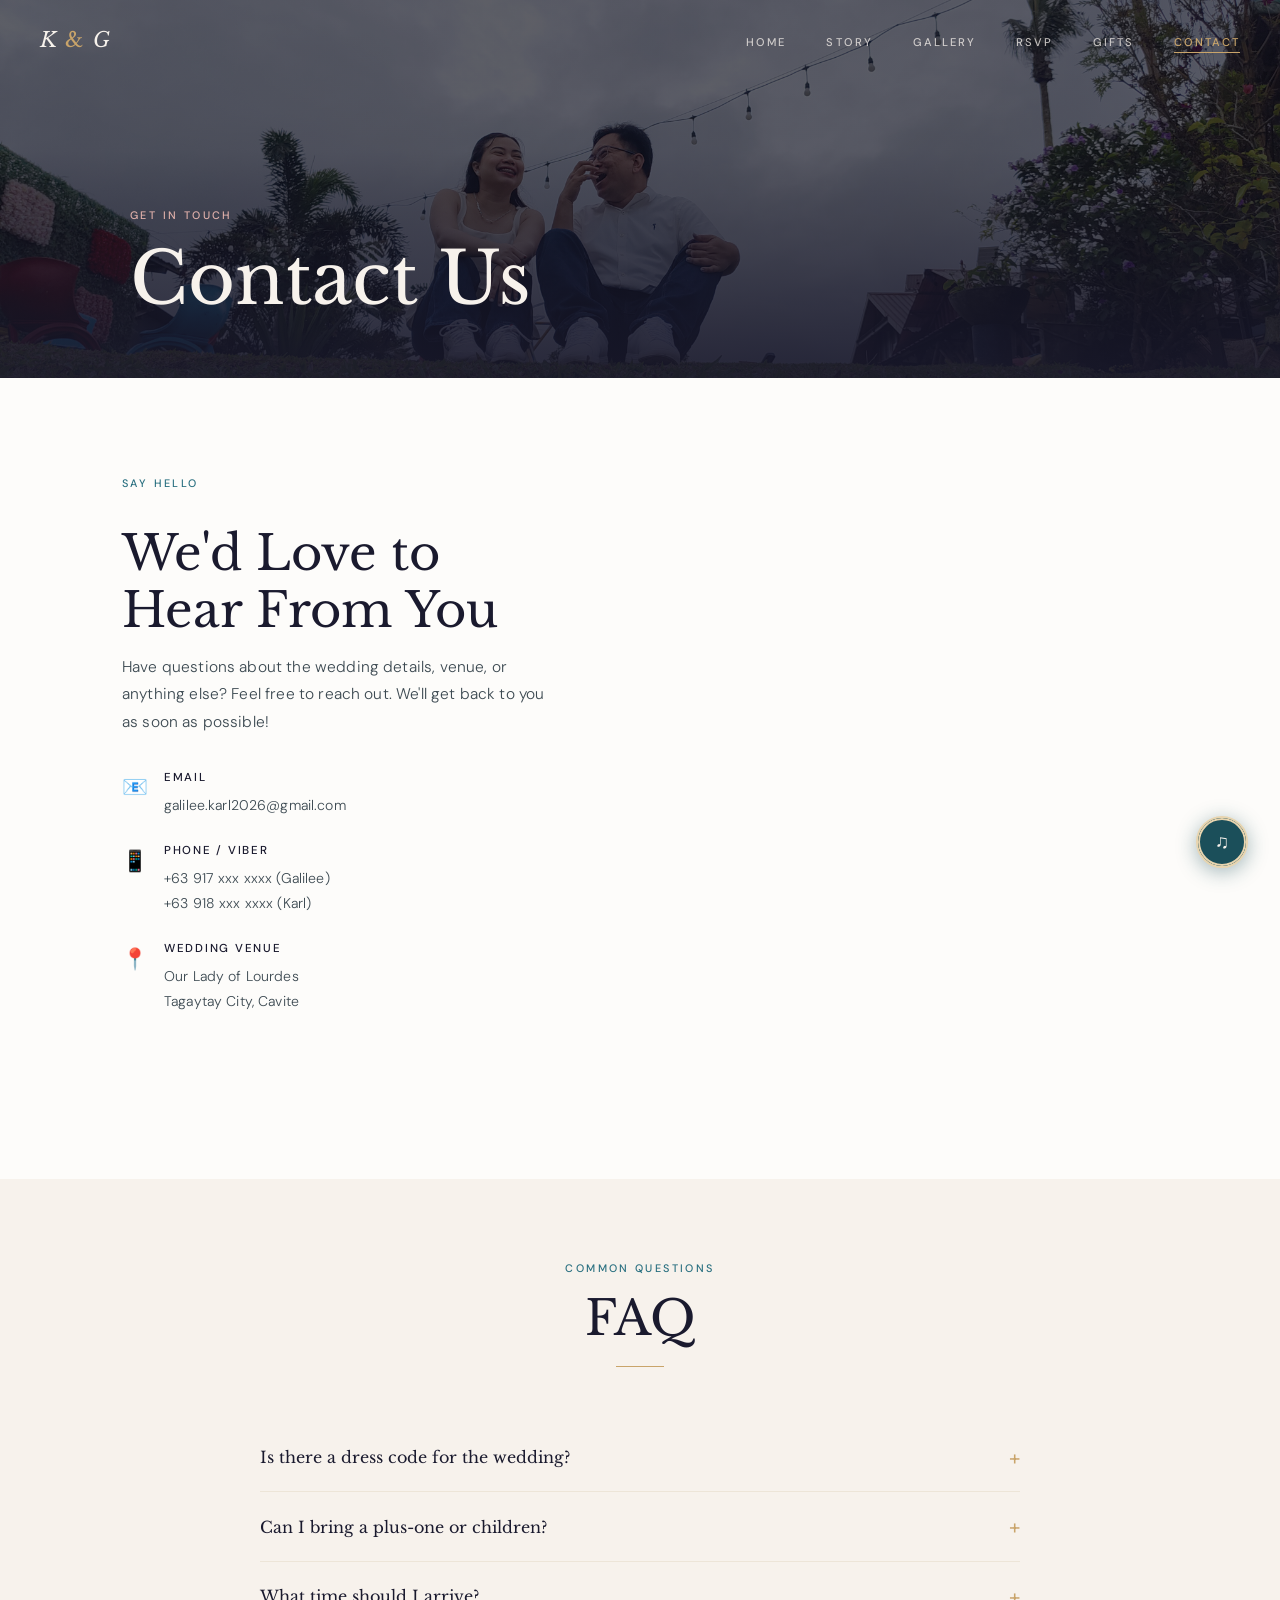
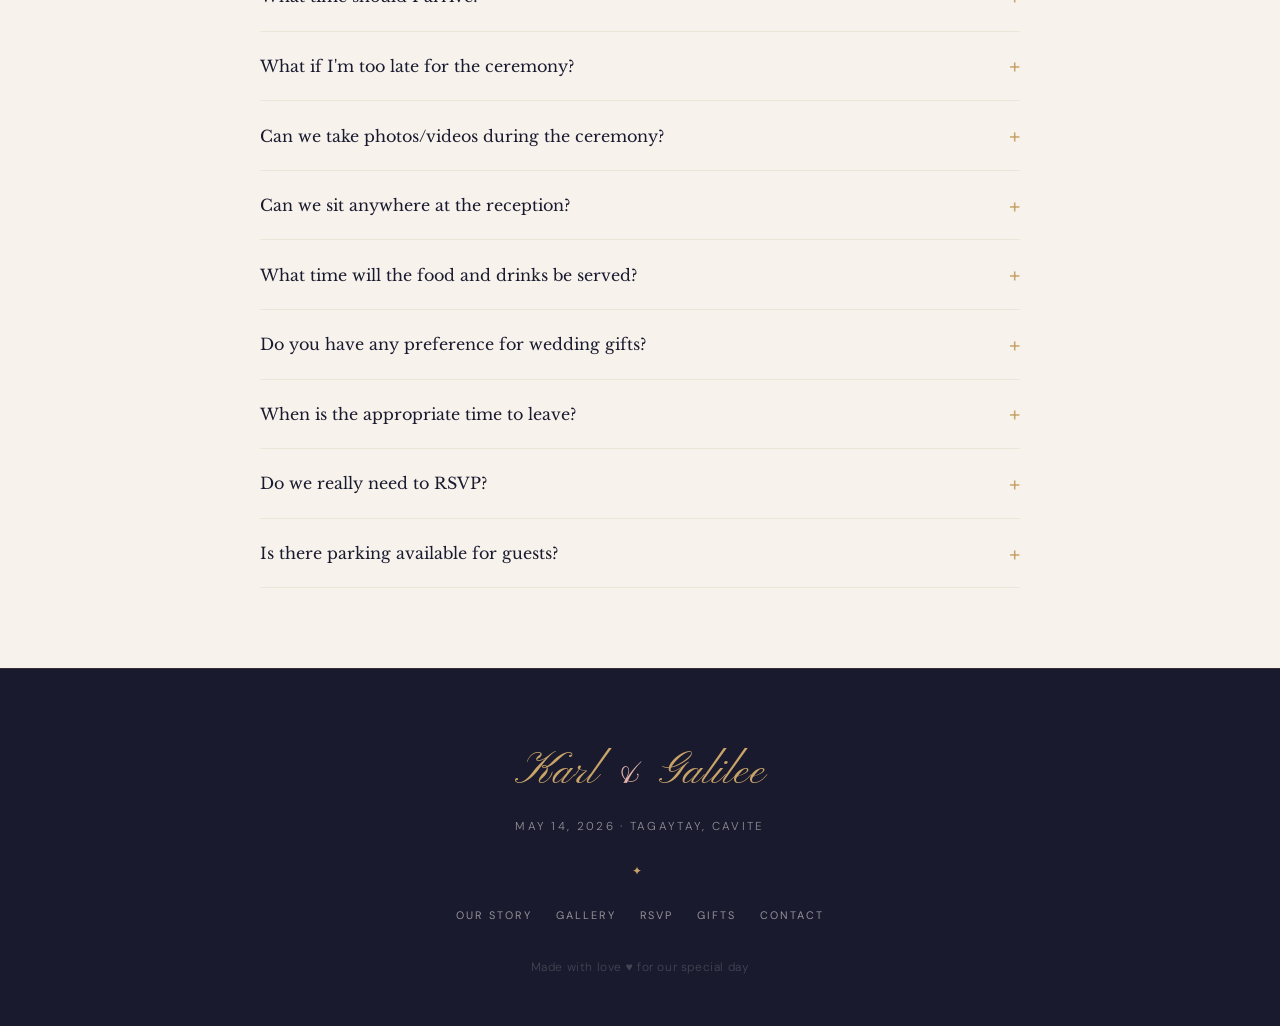
==== contact.html @ ce2fafba "v1" ====
<!DOCTYPE html>
<html lang="en">
<head>
  <meta charset="UTF-8" />
  <meta name="viewport" content="width=device-width, initial-scale=1.0" />
  <title>Contact — Galilee & Karl</title>
  <link rel="stylesheet" href="assets/css/styles.css" />
  <link rel="preconnect" href="https://fonts.googleapis.com" />
  <link rel="preconnect" href="https://fonts.gstatic.com" crossorigin />
  <link href="https://fonts.googleapis.com/css2?family=Libre+Baskerville:ital,wght@0,400;0,700;1,400&family=DM+Sans:wght@300;400;500&family=Pinyon+Script&display=swap" rel="stylesheet" />
</head>
<body>

  <audio id="bgMusic" loop preload="auto">
    <source src="assets/music/wedding-music.mp3" type="audio/mpeg" />
  </audio>
  <button class="music-btn" id="musicBtn" title="Play music" aria-label="Toggle music">
    <span class="music-icon">♫</span>
    <span class="music-ripple"></span>
  </button>

  <nav class="nav" id="navbar">
    <a href="index.html" class="nav-logo">K <span>&</span> G</a>
    <button class="nav-toggle" id="navToggle" aria-label="Menu">
      <span></span><span></span><span></span>
    </button>
    <ul class="nav-links" id="navLinks">
      <li><a href="index.html">Home</a></li>
      <li><a href="story.html">Story</a></li>
      <li><a href="gallery.html">Gallery</a></li>
      <li><a href="rsvp.html">RSVP</a></li>
      <li><a href="gifts.html">Gifts</a></li>
      <li><a href="contact.html" class="active">Contact</a></li>
    </ul>
    <div class="nav-overlay" id="navOverlay"></div>
  </nav>

  <section class="page-hero">
    <div class="page-hero-bg">
      <img src="assets/images/cover/prenup-03.jpg" alt="Galilee and Karl" class="page-hero-img" />
      <div class="page-hero-overlay"></div>
    </div>
    <div class="page-hero-content">
      <p class="eyebrow light">Get In Touch</p>
      <h1>Contact Us</h1>
    </div>
  </section>

  <section class="contact-section">
    <div class="container">
      <div class="contact-wrap">
        <div class="contact-info reveal">
          <p class="eyebrow">Say Hello</p>
          <h2>We'd Love to Hear From You</h2>
          <p>Have questions about the wedding details, venue, or anything else? Feel free to reach out. We'll get back to you as soon as possible!</p>

          <div class="contact-details">
            <div class="contact-item">
              <span class="contact-icon">📧</span>
              <div>
                <strong>Email</strong>
                <p>galilee.karl2026@gmail.com</p>
              </div>
            </div>
            <div class="contact-item">
              <span class="contact-icon">📱</span>
              <div>
                <strong>Phone / Viber</strong>
                <p>+63 917 xxx xxxx (Galilee)</p>
                <p>+63 918 xxx xxxx (Karl)</p>
              </div>
            </div>
            <div class="contact-item">
              <span class="contact-icon">📍</span>
              <div>
                <strong>Wedding Venue</strong>
                <p>Our Lady of Lourdes</p>
                <p>Tagaytay City, Cavite</p>
              </div>
            </div>
          </div>
        </div>

        <div class="contact-form-wrap reveal delay-2">
          <div class="gform-embed-contact">
              <iframe
                src="https://docs.google.com/forms/d/e/1FAIpQLSf8R860psRNmorTeduaGHXmNwpkaHfu4kPRqu5ymu7h17w2zQ/viewform?embedded=true"
                frameborder="0"
                marginheight="0"
                marginwidth="0"
                title="Contact Form">
                Loading…
              </iframe>
            </div>
          </div>
        </div>
      </div>
    </div>
  </section>

  <!-- FAQ -->
  <section class="faq-section">
    <div class="container">
      <div class="section-header reveal">
        <p class="eyebrow">Common Questions</p>
        <h2>FAQ</h2>
        <div class="header-line"></div>
      </div>

      <div class="faq-list">
        <div class="faq-item reveal">
          <button class="faq-question">Is there a dress code for the wedding? <span class="faq-arrow">+</span></button>
          <div class="faq-answer">
            <p>Yes! We kindly request Black Tie attire. Gowns and tuxedos are preferred. We ask guests to choose soft, romantic colors — blush, ivory, sage, dusty blue, gold, or midnight black. Please note that white and off-white are reserved for the bride.</p>
        </div>
      </div>

      <div class="faq-item reveal delay-1">
        <button class="faq-question">Can I bring a plus-one or children? <span class="faq-arrow">+</span></button>
        <div class="faq-answer">
          <p>Unfortunately, no. We hope you understand that we can no longer accommodate those who are not on our guest list due to limited seats. We love your adorable babies/children but it’s for ADULT event only. Kids attending are those part of entourage only. Please respect our wishes as we're trying to keep our wedding an intimate celebration.</p>
        </div>
      </div>

      <div class="faq-item reveal delay-2">
        <button class="faq-question">What time should I arrive? <span class="faq-arrow">+</span></button>
        <div class="faq-answer">
          <p>The ceremony will begin at 1:00 in the afternoon. Please arrive at least 15–30 minutes before the ceremony to park and find your seat.</p>
        </div>
      </div>

      <div class="faq-item reveal delay-3">
        <button class="faq-question">What if I'm too late for the ceremony? <span class="faq-arrow">+</span></button>
        <div class="faq-answer">
          <p>If you are late to the ceremony please DO NOT INTERRUPT, either watch from the distance, wait in your car, or go to the directed reception area. We ask that you do not take a seat as to avoid interrupting the ceremony.</p>
        </div>
      </div>

      <div class="faq-item reveal delay-4">
        <button class="faq-question">Can we take photos/videos during the ceremony? <span class="faq-arrow">+</span></button>
        <div class="faq-answer">
          <p>Our ceremony is unplugged and we aim to keep it solemn. All guests are requested to REFRAIN from taking picture/videos during the wedding ceremony.<br><br>After we are announced as Husband and Wife, you are free to take shots. Most importantly, do not block the view of our hired professional photo and video team. We will be sure to share our ceremony photos as soon as we receive them.</p>
        </div>
      </div>

      <div class="faq-item reveal delay-5">
        <button class="faq-question">Can we sit anywhere at the reception? <span class="faq-arrow">+</span></button>
        <div class="faq-answer">
          <p>No. It took us a lot of effort and discussion to finalize the seating arrangement which is planned for everyone's convenience and network preference. Don’t worry—you’ll be seated with your group of friends and family.</p>
        </div>
      </div>

      <div class="faq-item reveal delay-6">
        <button class="faq-question">What time will the food and drinks be served? <span class="faq-arrow">+</span></button>
        <div class="faq-answer">
          <p>Appetizers and refreshments will start after the ceremony. You can use this time to register and mingle with other guests. Dinner will be served immediately after the couple's first dance, along with activities for everyone to enjoy.</p>
        </div>
      </div>

      <div class="faq-item reveal">
        <button class="faq-question">Do you have any preference for wedding gifts? <span class="faq-arrow">+</span></button>
        <div class="faq-answer">
          <p>As love is what this day is all about, your presence is something we couldn't celebrate without. We are truly grateful for your time and effort just to be with us. However, if you wish to give us something, monetary blessings as we build our forever home would be very much appreciated.</p>
        </div>
      </div>

      <div class="faq-item reveal delay-1">
        <button class="faq-question">When is the appropriate time to leave? <span class="faq-arrow">+</span></button>
        <div class="faq-answer">
          <p>We devoted a lot of time and effort to plan our wedding for everyone to enjoy. We would love for you to stay and enjoy the full program. Please don’t eat and run.</p>
        </div>
      </div>

      <div class="faq-item reveal delay-2">
        <button class="faq-question">Do we really need to RSVP? <span class="faq-arrow">+</span></button>
        <div class="faq-answer">
          <p>Yes. This helps us finalize the headcount for catering and seating arrangements. Please confirm through our RSVP page.<br><br>If your plans change, let us know as soon as possible so we can adjust accordingly.</p>
        </div>
      </div>

      <div class="faq-item reveal delay-3">
        <button class="faq-question">Is there parking available for guests? <span class="faq-arrow">+</span></button>
        <div class="faq-answer">
          <p>There is enough parking space allotted for guests. Reservation is no longer required.</p>
        </div>
      </div>
      </div>
    </div>
  </section>

  <footer class="footer">
    <div class="footer-inner">
      <p class="footer-names">Karl <span>&amp;</span> Galilee</p>
      <p class="footer-date">May 14, 2026 · Tagaytay, Cavite</p>
      <div class="footer-divider">✦</div>
      <div class="footer-links">
        <a href="story.html">Our Story</a>
        <a href="gallery.html">Gallery</a>
        <a href="rsvp.html">RSVP</a>
        <a href="gifts.html">Gifts</a>
        <a href="contact.html">Contact</a>
      </div>
      <p class="footer-copy">Made with love &hearts; for our special day</p>
    </div>
  </footer>

  <script src="assets/js/script.js"></script>
</body>
</html>
---- assets/css/styles.css ----
/* ============================================================
   JANA & MARCO WEDDING — REDESIGNED STYLES
   Aesthetic: Dark Romance / Jewel Tones / Editorial
   Palette: Deep Teal, Dusty Rose, Gold, Charcoal, Ivory
   ============================================================ */

@import url('https://fonts.googleapis.com/css2?family=Libre+Baskerville:ital,wght@0,400;0,700;1,400&family=DM+Sans:wght@300;400;500&family=Pinyon+Script&display=swap');

/* ============================================================
   CSS VARIABLES
   ============================================================ */
:root {
  /* Core palette */
  --ink:        #1A1A2E;      /* deep navy/charcoal */
  --teal:       #1B4F5A;      /* deep teal */
  --teal-mid:   #2A7080;
  --teal-light: #4EA8BA;
  --rose:       #C4847A;      /* dusty rose */
  --rose-light: #E0B0AA;
  --gold:       #C9A46A;
  --gold-light: #E8D5B0;
  --ivory:      #F7F2EC;
  --ivory-dark: #EDE5D8;
  --white:      #FDFCFA;

  /* Text */
  --text-on-dark: rgba(247, 242, 236, 0.9);
  --text-on-dark-muted: rgba(247, 242, 236, 0.55);
  --text-dark: #1A1A2E;
  --text-mid:  #3D4A52;
  --text-muted:#6B7A82;

  /* Shadows */
  --shadow-sm:  0 2px 12px rgba(26,26,46,0.08);
  --shadow-md:  0 6px 30px rgba(26,26,46,0.13);
  --shadow-lg:  0 16px 60px rgba(26,26,46,0.2);

  /* Transitions */
  --ease: cubic-bezier(0.25, 0.8, 0.25, 1);
  --trans: all 0.4s var(--ease);
}

/* ============================================================
   RESET & BASE
   ============================================================ */
*, *::before, *::after { margin:0; padding:0; box-sizing:border-box; }

html { scroll-behavior:smooth; font-size:16px; overflow-x:hidden; }

body {
  font-family: 'DM Sans', sans-serif;
  background: var(--white);
  color: var(--text-dark);
  line-height: 1.75;
  overflow-x: hidden;
}

img { max-width:100%; display:block; height:auto; }
a { text-decoration:none; color:inherit; }
ul { list-style:none; }

/* ============================================================
   TYPOGRAPHY
   ============================================================ */
h1, h2, h3, h4 {
  font-family: 'Libre Baskerville', serif;
  font-weight: 400;
  line-height: 1.18;
  color: var(--text-dark);
}
h1 { font-size: clamp(2.6rem, 7vw, 5.5rem); }
h2 { font-size: clamp(1.9rem, 4vw, 3rem); }
h3 { font-size: clamp(1.3rem, 2.5vw, 1.8rem); }

p {
  font-size: 0.97rem;
  color: var(--text-mid);
  font-weight: 300;
  letter-spacing: 0.01em;
}

.eyebrow {
  font-family: 'DM Sans', sans-serif;
  font-size: 0.68rem;
  font-weight: 500;
  letter-spacing: 0.22em;
  text-transform: uppercase;
  color: var(--teal-mid);
  display: block;
  margin-bottom: 0.75rem;
}
.eyebrow.light { color: var(--rose-light); }

.script-text {
  font-family: 'Pinyon Script', cursive;
  font-size: clamp(1.8rem, 4vw, 3rem);
  color: var(--gold);
  display: block;
}

/* ============================================================
   LAYOUT HELPERS
   ============================================================ */
.container {
  max-width: 1100px;
  margin: 0 auto;
  padding: 0 2rem;
}


.section-header {
  text-align: center;
  margin-bottom: 3.5rem;
}

.header-line {
  width: 48px;
  height: 1px;
  background: var(--gold);
  margin: 1.2rem auto 0;
}

.section-subtitle {
  max-width: 560px;
  margin: 1.2rem auto 0;
  text-align: center;
  font-size: 0.95rem;
}

.center-btn { text-align: center; margin-top: 2.5rem; }

/* ============================================================
   BUTTONS
   ============================================================ */
.btn-primary {
  display: inline-block;
  padding: 0.9rem 2.4rem;
  background: var(--teal);
  color: var(--ivory);
  font-family: 'DM Sans', sans-serif;
  font-size: 0.78rem;
  font-weight: 500;
  letter-spacing: 0.15em;
  text-transform: uppercase;
  border: none;
  cursor: pointer;
  transition: var(--trans);
  position: relative;
  overflow: hidden;
}
.btn-primary::after {
  content: '';
  position: absolute;
  inset: 0;
  background: var(--teal-mid);
  transform: scaleX(0);
  transform-origin: left;
  transition: transform 0.35s var(--ease);
  z-index: 0;
}
.btn-primary:hover::after { transform: scaleX(1); }
.btn-primary span, .btn-primary { position: relative; z-index: 1; }
.btn-primary:hover { color: var(--ivory); box-shadow: var(--shadow-md); }
.btn-primary.full-width { width: 100%; text-align: center; display: block; }

.btn-outline {
  display: inline-block;
  padding: 0.8rem 2rem;
  border: 1px solid var(--teal);
  color: var(--teal);
  font-family: 'DM Sans', sans-serif;
  font-size: 0.78rem;
  font-weight: 500;
  letter-spacing: 0.15em;
  text-transform: uppercase;
  transition: var(--trans);
}
.btn-outline:hover {
  background: var(--teal);
  color: var(--ivory);
}

/* ============================================================
   ANIMATIONS
   ============================================================ */
@keyframes fadeInUp {
  from { opacity: 0; transform: translateY(32px); }
  to   { opacity: 1; transform: translateY(0); }
}

@keyframes fadeIn {
  from { opacity: 0; }
  to   { opacity: 1; }
}

@keyframes floatPetal {
  0%   { transform: translateY(-10px) rotate(0deg) scale(1); opacity:0; }
  10%  { opacity: 0.7; }
  90%  { opacity: 0.5; }
  100% { transform: translateY(110vh) rotate(540deg) scale(0.5); opacity:0; }
}

@keyframes pulse {
  0%, 100% { transform: scale(1); }
  50%       { transform: scale(1.08); }
}

@keyframes shimmer {
  0%   { background-position: -200% center; }
  100% { background-position: 200% center; }
}

/* Scroll reveal */
.reveal {
  opacity: 0;
  transform: translateY(30px);
  transition: opacity 0.7s var(--ease), transform 0.7s var(--ease);
}
.reveal.visible {
  opacity: 1;
  transform: translateY(0);
}
.reveal-up {
  opacity: 0;
  transform: translateY(24px);
}
.delay-1 { transition-delay: 0.12s; }
.delay-2 { transition-delay: 0.24s; }
.delay-3 { transition-delay: 0.36s; }
.delay-4 { transition-delay: 0.48s; }
.delay-5 { transition-delay: 0.6s; }
.delay-6 { transition-delay: 0.72s; }

/* Hero animations */
.hero-content .reveal-up { animation: fadeInUp 0.9s var(--ease) forwards; opacity: 0; }
.hero-content .delay-1 { animation-delay: 0.4s; }
.hero-content .delay-2 { animation-delay: 0.65s; }
.hero-content .delay-3 { animation-delay: 0.85s; }
.hero-content .delay-4 { animation-delay: 1.0s; }
.hero-content .delay-5 { animation-delay: 1.2s; }
.hero-content .delay-6 { animation-delay: 1.4s; }

/* ============================================================
   NAVIGATION
   ============================================================ */
.nav {
  position: fixed;
  top: 0; left: 0; right: 0;
  z-index: 1000;
  padding: 1.4rem 2.5rem;
  display: flex;
  align-items: center;
  justify-content: space-between;
  transition: var(--trans);
}

.nav.scrolled {
  background: rgba(26, 26, 46, 0.96);
  backdrop-filter: blur(16px);
  padding: 0.9rem 2.5rem;
  box-shadow: 0 2px 30px rgba(0,0,0,0.25);
}



.nav-logo {
  font-family: 'Libre Baskerville', serif;
  font-size: 1.3rem;
  font-style: italic;
  color: var(--ivory);
  letter-spacing: 0.08em;
  z-index: 1001;
}
.nav-logo span { color: var(--gold); font-style: normal; }

.nav-links {
  display: flex;
  gap: 2.5rem;
  align-items: center;
}

.nav-links a {
  font-size: 0.7rem;
  font-weight: 500;
  letter-spacing: 0.18em;
  text-transform: uppercase;
  color: rgba(247, 242, 236, 0.75);
  transition: var(--trans);
  position: relative;
}
.nav-links a::after {
  content: '';
  position: absolute;
  bottom: -4px; left: 0; right: 0;
  height: 1px;
  background: var(--gold);
  transform: scaleX(0);
  transition: transform 0.3s ease;
}
.nav-links a:hover,
.nav-links a.active {
  color: var(--gold);
}
.nav-links a:hover::after,
.nav-links a.active::after { transform: scaleX(1); }

.nav-toggle {
  display: none;
  flex-direction: column;
  gap: 5px;
  cursor: pointer;
  padding: 6px;
  z-index: 1001;
}
.nav-toggle span {
  display: block;
  width: 24px;
  height: 1.5px;
  background: var(--ivory);
  transition: var(--trans);
}
.nav-toggle.open span:nth-child(1) { transform: rotate(45deg) translate(4.5px, 4.5px); }
.nav-toggle.open span:nth-child(2) { opacity: 0; }
.nav-toggle.open span:nth-child(3) { transform: rotate(-45deg) translate(4.5px, -4.5px); }

.nav-overlay {
  display: none;
  position: fixed;
  inset: 0;
  background: rgba(26,26,46,0.6);
  z-index: 999;
  backdrop-filter: blur(3px);
}
.nav-overlay.show { display: block; }

body.nav-open::after {
  content: '';
  position: fixed;
  inset: 0;
  background: rgba(0,0,0,0.35);
  z-index: 999;
}

@media (max-width: 768px) {
  .nav-toggle { display: flex; }

  .nav-links {
    position: fixed;
    top: 0; right: 0; bottom: 0;
    height: 100dvh;
    width: min(300px, 82vw);
    background: var(--ink);
    flex-direction: column;
    justify-content: center;
    gap: 2.5rem;
    padding: 3rem;
    transform: translateX(100%);
    transition: transform 0.4s var(--ease);
    z-index: 1000;
    border-left: 1px solid rgba(201,164,106,0.2);
  }
  .nav-links.open { transform: translateX(0); }
  .nav-links a { font-size: 0.85rem; color: rgba(247,242,236,0.8); }
}

/* ============================================================
   HERO
   ============================================================ */
.hero {
  position: relative;
  min-height: 100vh;
  display: flex;
  align-items: center;
  justify-content: center;
  overflow: hidden;
  background: var(--ink);
}

.hero-photo-wrap {
  position: absolute;
  inset: 0;
  z-index: 0;
}
.hero-photo {
  width: 100%;
  height: 100%;
  object-fit: cover;
  object-position: center top;
  filter: saturate(0.85) brightness(0.65);
}
.hero-overlay {
  position: absolute;
  inset: 0;
  background: linear-gradient(
    to bottom,
    rgba(26,26,46,0.5) 0%,
    rgba(26,26,46,0.3) 40%,
    rgba(26,26,46,0.7) 100%
  );
}

.petals-canvas {
  position: absolute;
  inset: 0;
  z-index: 1;
  pointer-events: none;
}

.hero-content {
  position: relative;
  z-index: 2;
  text-align: center;
  padding: 6rem 2rem 4rem;
  color: var(--text-on-dark);
  width: 100%;
  max-width: 900px;
}

.hero-eyebrow {
  font-family: 'DM Sans', sans-serif;
  font-size: 0.72rem;
  font-weight: 500;
  letter-spacing: 0.28em;
  text-transform: uppercase;
  color: var(--gold-light);
  margin-bottom: 1.2rem;
}

.hero-names {
  font-family: 'Libre Baskerville', serif;
  font-size: clamp(3rem, 9vw, 7rem);
  font-weight: 400;
  color: var(--ivory);
  line-height: 0.95;
  display: flex;
  align-items: center;
  justify-content: center;
  gap: 0.5em;
  flex-wrap: wrap;
}
.hero-amp {
  font-family: 'Pinyon Script', cursive;
  font-size: clamp(4rem, 12vw, 9rem);
  color: var(--gold);
  line-height: 1;
  display: inline-block;
  animation: pulse 4s ease-in-out infinite;
}

.hero-divider {
  display: flex;
  align-items: center;
  justify-content: center;
  gap: 1rem;
  margin: 1.5rem 0;
}
.hero-divider-line {
  width: 60px;
  height: 1px;
  background: linear-gradient(to right, transparent, var(--gold-light));
}
.hero-divider-line:last-child {
  background: linear-gradient(to left, transparent, var(--gold-light));
}
.hero-divider-icon {
  color: var(--gold);
  font-size: 0.85rem;
}

.hero-date {
  font-size: clamp(0.85rem, 2vw, 1rem);
  letter-spacing: 0.2em;
  text-transform: uppercase;
  color: var(--ivory);
  font-family: 'DM Sans', sans-serif;
  font-weight: 400;
}
.hero-venue {
  font-size: 0.82rem;
  letter-spacing: 0.12em;
  color: var(--text-on-dark-muted);
  margin-top: 0.4rem;
  font-style: italic;
}

/* Countdown */
.countdown {
  display: flex;
  align-items: center;
  justify-content: center;
  gap: 0.5rem;
  margin: 2rem 0;
  flex-wrap: wrap;
}
.countdown-item {
  display: flex;
  flex-direction: column;
  align-items: center;
  min-width: 64px;
  background: rgba(255,255,255,0.06);
  border: 1px solid rgba(201,164,106,0.2);
  padding: 0.8rem 1rem;
  backdrop-filter: blur(6px);
}
.countdown-num {
  font-family: 'Libre Baskerville', serif;
  font-size: clamp(1.6rem, 4vw, 2.5rem);
  color: var(--gold);
  line-height: 1;
  font-weight: 700;
}
.countdown-label {
  font-size: 0.58rem;
  letter-spacing: 0.2em;
  text-transform: uppercase;
  color: var(--text-on-dark-muted);
  margin-top: 0.3rem;
  font-family: 'DM Sans', sans-serif;
}
.countdown-dot {
  font-size: 1.5rem;
  color: var(--gold);
  align-self: flex-start;
  padding-top: 0.6rem;
}

.hero-scroll-btn {
  display: inline-flex;
  flex-direction: column;
  align-items: center;
  gap: 0.4rem;
  margin-top: 1rem;
  font-size: 0.65rem;
  letter-spacing: 0.2em;
  text-transform: uppercase;
  color: var(--text-on-dark-muted);
  transition: var(--trans);
  font-family: 'DM Sans', sans-serif;
}
.hero-scroll-btn:hover { color: var(--gold); }
.hero-scroll-arrow {
  font-size: 1rem;
  animation: floatY 1.6s ease-in-out infinite;
}
@keyframes floatY {
  0%, 100% { transform: translateY(0); }
  50%       { transform: translateY(5px); }
}

/* ============================================================
   COUPLE BANNER
   ============================================================ */
.couple-banner {
  position: relative;
  height: clamp(240px, 45vw, 520px);
  overflow: hidden;
}
.banner-photo-strip {
  width: 100%;
  height: 100%;
  position: relative;
}
.banner-photo {
  width: 100%;
  height: 100%;
  object-fit: cover;
  object-position: center 30%;
}
.banner-photo-caption {
  position: absolute;
  bottom: 2.5rem;
  right: 3rem;
  background: rgba(26,26,46,0.65);
  padding: 0.8rem 1.5rem;
  backdrop-filter: blur(8px);
  border-left: 2px solid var(--gold);
}

/* ============================================================
   PAGE HERO (inner pages)
   ============================================================ */
.page-hero {
  position: relative;
  min-height: 42vh;
  display: flex;
  align-items: flex-end;
  padding-bottom: 3.5rem;
  overflow: hidden;
  background: var(--ink);
}
.page-hero-bg {
  position: absolute;
  inset: 0;
}
.page-hero-img {
  width: 100%;
  height: 100%;
  object-fit: cover;
  object-position: center 30%;
  filter: saturate(0.7) brightness(0.5);
}
.page-hero-overlay {
  position: absolute;
  inset: 0;
  background: linear-gradient(to top, rgba(26,26,46,0.85) 0%, rgba(26,26,46,0.3) 60%);
}
.page-hero-content {
  position: relative;
  z-index: 2;
  padding: 5rem 2.5rem 0;
  max-width: 1100px;
  margin: 0 auto;
  width: 100%;
}
.page-hero-content h1 {
  color: var(--ivory);
  font-size: clamp(2.4rem, 6vw, 4.5rem);
}

/* ============================================================
   EVENT SECTION
   ============================================================ */
.event-section {
  padding: 6rem 0;
  background: var(--white);
}

.event-cards {
  display: grid;
  grid-template-columns: repeat(auto-fit, minmax(280px, 1fr));
  gap: 1.5rem;
  margin-bottom: 3rem;
}

.event-card {
  background: var(--ivory);
  border: 1px solid var(--ivory-dark);
  padding: 2.5rem 2rem;
  text-align: center;
  transition: var(--trans);
  position: relative;
  overflow: hidden;
}
.event-card::before {
  content: '';
  position: absolute;
  top: 0; left: 0; right: 0;
  height: 3px;
  background: linear-gradient(to right, var(--teal), var(--gold));
  transform: scaleX(0);
  transition: transform 0.4s var(--ease);
}
.event-card:hover { box-shadow: var(--shadow-md); transform: translateY(-4px); }
.event-card:hover::before { transform: scaleX(1); }

.event-card-icon { font-size: 2.2rem; margin-bottom: 0.7rem; }
.event-card-tag {
  font-size: 0.65rem;
  font-weight: 500;
  letter-spacing: 0.2em;
  text-transform: uppercase;
  color: var(--teal-mid);
  display: block;
  margin-bottom: 0.5rem;
}
.event-card h3 {
  font-size: 1.3rem;
  margin-bottom: 1.2rem;
  color: var(--ink);
}
.event-detail {
  font-size: 0.88rem;
  color: var(--text-mid);
  margin-bottom: 0.5rem;
  display: flex;
  align-items: flex-start;
  gap: 0.5rem;
  justify-content: center;
  text-align: left;
}
.detail-icon { flex-shrink: 0; }

.event-map-btn {
  display: inline-block;
  margin-top: 1.5rem;
  font-size: 0.72rem;
  letter-spacing: 0.12em;
  text-transform: uppercase;
  color: var(--teal);
  font-weight: 500;
  border-bottom: 1px solid currentColor;
  padding-bottom: 2px;
  transition: var(--trans);
}
.event-map-btn:hover { color: var(--gold); }

.attire-chips {
  display: grid;
  grid-template-columns: 1fr 1fr;
  gap: 0.6rem;
  margin: 1rem 0;
}
.attire-chip {
  display: flex;
  align-items: center;
  gap: 0.5rem;
  font-size: 0.78rem;
  color: var(--text-mid);
}
.chip-swatch {
  width: 18px;
  height: 18px;
  border-radius: 50%;
  flex-shrink: 0;
  border: 2px solid rgba(255,255,255,0.8);
  box-shadow: 0 1px 4px rgba(0,0,0,0.15);
}
.attire-note {
  font-size: 0.75rem;
  font-style: italic;
  color: var(--rose);
  margin-top: 0.8rem;
}

.map-embed {
  border-radius: 0;
  overflow: hidden;
  border: 1px solid var(--ivory-dark);
}
.map-embed iframe {
  width: 100%;
  height: 360px;
  display: block;
  filter: sepia(0.2) saturate(0.9);
}

/* ============================================================
   STORY TEASER (homepage)
   ============================================================ */
.story-teaser {
  background: var(--ink);
  padding: 0;
  overflow: hidden;
}
.story-teaser-inner {
  display: grid;
  grid-template-columns: 1fr 1fr;
  min-height: 520px;
}
.story-teaser-img {
  width: 100%;
  height: 100%;
  object-fit: cover;
  min-height: 400px;
  filter: saturate(0.8) brightness(0.9);
}
.story-teaser-text {
  padding: 5rem 4rem;
  display: flex;
  flex-direction: column;
  justify-content: center;
  gap: 1.2rem;
}
.story-teaser-text .eyebrow { color: var(--rose-light); }
.story-teaser-text h2 { color: var(--ivory); }
.story-teaser-text p { color: var(--text-on-dark-muted); }
.story-teaser-text .btn-outline {
  border-color: var(--gold);
  color: var(--gold);
  align-self: flex-start;
}
.story-teaser-text .btn-outline:hover {
  background: var(--gold);
  color: var(--ink);
}

@media (max-width: 768px) {
  .story-teaser-inner { grid-template-columns: 1fr; }
  .story-teaser-img { min-height: 280px; }
  .story-teaser-text { padding: 3rem 2rem; }
}

/* ============================================================
   GALLERY TEASER (homepage)
   ============================================================ */
.gallery-teaser {
  padding: 6rem 0;
  background: var(--ivory);
}

.gallery-grid-teaser {
  display: grid;
  grid-template-columns: repeat(4, 1fr);
  gap: 0.75rem;
}

/* ============================================================
   GALLERY SECTION
   ============================================================ */
.gallery-section {
  padding: 6rem 0;
  background: var(--ivory);
}

.gallery-grid {
  display: grid;
  grid-template-columns: repeat(3, 1fr);
  grid-auto-rows: 280px;
  gap: 0.75rem;
}
.gallery-grid .tall { grid-row: span 2; }

.gallery-item {
  position: relative;
  overflow: hidden;
  cursor: pointer;
  background: var(--ivory-dark);
}
.gallery-item img {
  width: 100%;
  height: 100%;
  object-fit: cover;
  transition: transform 0.6s var(--ease);
}
.gallery-item:hover img { transform: scale(1.06); }
.gallery-overlay {
  position: absolute;
  inset: 0;
  background: rgba(26,26,46,0.45);
  display: flex;
  align-items: center;
  justify-content: center;
  opacity: 0;
  transition: opacity 0.35s ease;
}
.gallery-overlay span {
  font-size: 1.8rem;
  color: var(--gold);
  text-shadow: 0 0 20px rgba(201,164,106,0.8);
}
.gallery-item:hover .gallery-overlay { opacity: 1; }

.video-section {
  max-width: 1100px;
  margin: 0 auto;
  padding: .75rem 2rem;
}

.welcome-video-frame {
  position: relative;
  width: 100%;
  aspect-ratio: 16 / 9;
  overflow: hidden;
  background: var(--blush-light);
}

.welcome-video-frame video {
  position: absolute;
  inset: 0;
  width: 100%;
  height: 100%;
  object-fit: cover;
}

@media (max-width: 768px) {
  .gallery-grid { grid-template-columns: 1fr 1fr; grid-auto-rows: 200px; }
  .gallery-grid-teaser { grid-template-columns: 1fr 1fr; }
  .gallery-grid .tall { grid-row: auto; }
}

/* ============================================================
   RSVP CTA (homepage)
   ============================================================ */
.rsvp-cta {
  position: relative;
  padding: 8rem 2rem;
  overflow: hidden;
  text-align: center;
}
.rsvp-cta-bg {
  position: absolute;
  inset: 0;
}
.rsvp-cta-img {
  width: 100%;
  height: 100%;
  object-fit: cover;
  object-position: center 40%;
  filter: saturate(0.6) brightness(0.45);
}
.rsvp-cta-overlay {
  position: absolute;
  inset: 0;
  background: rgba(26,26,46,0.65);
}
.rsvp-cta-content {
  position: relative;
  z-index: 2;
  max-width: 600px;
  margin: 0 auto;
}
.rsvp-cta-content h2 { color: var(--ivory); margin-bottom: 1rem; }
.rsvp-cta-content p { color: var(--text-on-dark-muted); margin-bottom: 2rem; font-size: 1rem; }
.rsvp-cta-content p strong { color: var(--gold); }
.rsvp-cta-content .btn-primary {
  background: var(--gold);
  color: var(--ink);
  font-weight: 700;
}
.rsvp-cta-content .btn-primary::after { background: var(--gold-light); }

/* ============================================================
   STORY PAGE — TIMELINE
   ============================================================ */
.story-section {
  padding: 6rem 0 5rem;
  background: var(--white);
}

.timeline {
  display: flex;
  flex-direction: column;
  gap: 0;
}

.timeline-item {
  display: grid;
  grid-template-columns: 1fr 80px 1fr;
  gap: 2rem;
  align-items: start;
  position: relative;
}
.timeline-item.reverse .timeline-media { order: 3; }
.timeline-item.reverse .timeline-body { order: 1; }
.timeline-item.reverse .timeline-connector { order: 2; }

.timeline-media {
  overflow: hidden;
  aspect-ratio: 4/3;
}
.timeline-media img {
  width: 100%;
  height: 100%;
  object-fit: cover;
  transition: transform 0.6s var(--ease);
}
.timeline-item:hover .timeline-media img { transform: scale(1.04); }

.timeline-connector {
  display: flex;
  flex-direction: column;
  align-items: center;
  padding-top: 2rem;
}
.timeline-dot {
  width: 52px;
  height: 52px;
  border-radius: 50%;
  background: var(--teal);
  color: var(--ivory);
  display: flex;
  align-items: center;
  justify-content: center;
  font-family: 'DM Sans', sans-serif;
  font-size: 0.75rem;
  font-weight: 500;
  letter-spacing: 0.05em;
  flex-shrink: 0;
  z-index: 1;
}
.timeline-line {
  width: 1px;
  flex: 1;
  min-height: 80px;
  background: linear-gradient(to bottom, var(--teal), var(--ivory-dark));
  margin: 0.5rem 0;
}

.timeline-body {
  padding-top: 1.5rem;
}
.timeline-date {
  font-size: 0.68rem;
  letter-spacing: 0.2em;
  text-transform: uppercase;
  color: var(--gold);
  margin-bottom: 0.5rem;
  font-weight: 500;
}
.timeline-body h3 { margin-bottom: 0.8rem; color: var(--ink); }
.timeline-body p { font-size: 0.93rem; line-height: 1.8; }

@media (max-width: 768px) {
  .timeline-item,
  .timeline-item.reverse {
    grid-template-columns: 40px 1fr;
    grid-template-rows: auto auto;
  }
  .timeline-item .timeline-media,
  .timeline-item.reverse .timeline-media { display: none; }
  .timeline-item .timeline-connector,
  .timeline-item.reverse .timeline-connector { order: 1; }
  .timeline-item .timeline-body,
  .timeline-item.reverse .timeline-body { order: 2; }
  .timeline-dot { width: 38px; height: 38px; font-size: 0.65rem; }
}

/* Quote Banner */
.quote-banner {
  background: var(--ink);
  padding: 6rem 2rem;
  text-align: center;
}
.quote-inner { max-width: 680px; margin: 0 auto; }
.quote-mark {
  font-family: 'Pinyon Script', cursive;
  font-size: 5rem;
  color: var(--gold);
  line-height: 0.5;
  margin-bottom: 1rem;
  display: block;
}
blockquote {
  font-family: 'Libre Baskerville', serif;
  font-style: italic;
  font-size: clamp(1.1rem, 2.5vw, 1.5rem);
  color: var(--ivory);
  line-height: 1.7;
  margin-bottom: 1.5rem;
}
.quote-attribution {
  font-size: 0.78rem;
  letter-spacing: 0.1em;
  color: var(--text-on-dark-muted);
  font-style: italic;
}

/* ============================================================
   RSVP SECTION
   ============================================================ */
.rsvp-section {
  padding: 6rem 0;
  background: var(--white);
}

.rsvp-wrap {
  display: grid;
  grid-template-columns: 1fr 1.4fr;
  gap: 4rem;
  align-items: start;
}

.rsvp-info .eyebrow { color: var(--teal-mid); }
.rsvp-info h2 { margin-bottom: 1rem; font-size: 2rem; }
.rsvp-info p { margin-bottom: 1.5rem; }
.rsvp-couple-photo {
  margin-top: 2rem;
  overflow: hidden;
  max-height: 320px;
}
.rsvp-couple-photo img {
  width: 100%;
  height: 100%;
  object-fit: cover;
}

/* Form styles */
.rsvp-form, .contact-form {
  display: flex;
  flex-direction: column;
  gap: 1.3rem;
}

.form-group {
  display: flex;
  flex-direction: column;
  gap: 0.4rem;
}

.form-group label {
  font-size: 0.72rem;
  font-weight: 500;
  letter-spacing: 0.12em;
  text-transform: uppercase;
  color: var(--text-mid);
}

.form-group input,
.form-group select,
.form-group textarea {
  padding: 0.75rem 1rem;
  border: 1px solid var(--ivory-dark);
  background: var(--ivory);
  color: var(--text-dark);
  font-family: 'DM Sans', sans-serif;
  font-size: 0.93rem;
  outline: none;
  transition: border-color 0.25s ease;
  border-radius: 0;
  appearance: none;
}
.form-group input:focus,
.form-group select:focus,
.form-group textarea:focus {
  border-color: var(--teal-mid);
  background: var(--white);
}



.form-group textarea { resize: vertical; }

.gform-embed-contact iframe {
  width: 100%;
  height: 600px; 
  border: none;
}

.rsvp-gform-embed iframe {
  width: 100%;
  height: 700px; 
  border: none;
}

@media (max-width: 768px) {
  .gform-embed-contact iframe {
    height: 600px;
  }
  .rsvp-gform-embed iframe {
    height: 600px;
  }
}

.radio-group {
  display: flex;
  gap: 1.5rem;
  flex-wrap: wrap;
  padding-top: 0.3rem;
}
.radio-opt {
  display: flex;
  align-items: center;
  gap: 0.5rem;
  font-size: 0.88rem;
  color: var(--text-mid);
  cursor: pointer;
}
.radio-opt input { display: none; }
.radio-custom {
  width: 18px;
  height: 18px;
  border: 2px solid var(--ivory-dark);
  border-radius: 50%;
  transition: var(--trans);
  position: relative;
  flex-shrink: 0;
}
.radio-opt input:checked ~ .radio-custom {
  border-color: var(--teal);
  background: var(--teal);
}
.radio-opt input:checked ~ .radio-custom::after {
  content: '';
  position: absolute;
  top: 50%;
  left: 50%;
  transform: translate(-50%, -50%);
  width: 6px;
  height: 6px;
  border-radius: 50%;
  background: var(--ivory);
}

.rsvp-confirm {
  display: none;
  text-align: center;
  padding: 3rem;
  background: var(--ivory);
  border: 1px solid var(--ivory-dark);
}
.rsvp-confirm.show { display: block; }
.confirm-icon { font-size: 2rem; color: var(--gold); margin-bottom: 1rem; }
.rsvp-confirm h3 { margin-bottom: 0.5rem; }

@media (max-width: 768px) {
  .rsvp-wrap { grid-template-columns: 1fr; gap: 2.5rem; }
}

/* ============================================================
   GIFTS SECTION
   ============================================================ */
.gifts-section {
  padding: 6rem 0;
  background: var(--ivory);
}

.qr-grid {
  display: grid;
  grid-template-columns: repeat(auto-fit, minmax(220px, 1fr));
  gap: 1.5rem;
  margin-bottom: 3rem;
}

.qr-card {
  background: var(--white);
  border: 1px solid var(--ivory-dark);
  padding: 2rem 1.5rem;
  text-align: center;
  transition: var(--trans);
}
.qr-card:hover { box-shadow: var(--shadow-md); transform: translateY(-4px); }

.qr-logo {
  display: inline-block;
  padding: 0.4rem 1.2rem;
  font-family: 'DM Sans', sans-serif;
  font-size: 0.8rem;
  font-weight: 700;
  letter-spacing: 0.1em;
  text-transform: uppercase;
  border-radius: 2px;
  margin-bottom: 1.2rem;
  color: var(--white);
}
.qr-logo.gcash  { background: #0074D9; }
.qr-logo.maya   { background: #6A0DAD; }
.qr-logo.bpi    { background: #D62828; }
.qr-logo.maribank { background: #2C7A56; }

.qr-image-wrap {
  width: 160px;
  height: 160px;
  margin: 0 auto 1.2rem;
  background: var(--ivory-dark);
  display: flex;
  align-items: center;
  justify-content: center;
  overflow: hidden;
  border: 2px solid var(--ivory-dark);
}
.qr-image-wrap img {
  width: 100%;
  height: 100%;
  object-fit: contain;
}

.qr-name {
  font-size: 0.88rem;
  font-weight: 500;
  color: var(--text-dark);
  margin-bottom: 0.2rem;
}
.qr-number {
  font-size: 0.8rem;
  color: var(--text-muted);
}

.gifts-note {
  text-align: center;
  padding: 2rem;
  background: var(--ink);
  color: var(--text-on-dark-muted);
  font-size: 0.95rem;
  max-width: 580px;
  margin: 0 auto;
}

/* ============================================================
   CONTACT SECTION
   ============================================================ */
.contact-section {
  padding: 6rem 0;
  background: var(--white);
}

.contact-wrap {
  display: grid;
  grid-template-columns: 1fr 1.3fr;
  gap: 4rem;
  align-items: start;
}

.contact-info .eyebrow { color: var(--teal-mid); }
.contact-info h2 { margin-bottom: 1rem; }
.contact-info > p { margin-bottom: 2rem; }

.contact-details { display: flex; flex-direction: column; gap: 1.5rem; }
.contact-item {
  display: flex;
  align-items: flex-start;
  gap: 1rem;
}
.contact-icon { font-size: 1.3rem; flex-shrink: 0; padding-top: 0.1rem; }
.contact-item strong {
  display: block;
  font-family: 'DM Sans', sans-serif;
  font-size: 0.72rem;
  font-weight: 500;
  letter-spacing: 0.15em;
  text-transform: uppercase;
  color: var(--text-dark);
  margin-bottom: 0.3rem;
}
.contact-item p { font-size: 0.88rem; margin: 0; }

.gform-embed { margin-top: 2rem; }
.gform-embed iframe { display: block; width: 100%; }

@media (max-width: 768px) {
  .contact-wrap { grid-template-columns: 1fr; gap: 2.5rem; }
}

/* ============================================================
   FAQ
   ============================================================ */
.faq-section {
  padding: 5rem 0;
  background: var(--ivory);
}

.faq-list {
  max-width: 760px;
  margin: 0 auto;
  display: flex;
  flex-direction: column;
  gap: 0;
}

.faq-item {
  border-bottom: 1px solid var(--ivory-dark);
}
.faq-question {
  width: 100%;
  background: none;
  border: none;
  padding: 1.3rem 0;
  display: flex;
  align-items: center;
  justify-content: space-between;
  gap: 1rem;
  font-family: 'Libre Baskerville', serif;
  font-size: 1rem;
  color: var(--text-dark);
  cursor: pointer;
  text-align: left;
  transition: color 0.25s ease;
}
.faq-question:hover { color: var(--teal); }
.faq-arrow {
  font-size: 1.3rem;
  color: var(--gold);
  font-family: 'DM Sans', sans-serif;
  transition: transform 0.3s ease;
  flex-shrink: 0;
}
.faq-item.open .faq-arrow { transform: rotate(45deg); }
.faq-answer {
  max-height: 0;
  overflow: hidden;
  transition: max-height 0.4s ease, padding 0.4s ease;
}
.faq-item.open .faq-answer { max-height: 200px; padding-bottom: 1.2rem; }
.faq-answer p { font-size: 0.9rem; }

/* ============================================================
   LIGHTBOX
   ============================================================ */
.lightbox {
  display: none;
  position: fixed;
  inset: 0;
  background: rgba(10,10,20,0.95);
  z-index: 2000;
  align-items: center;
  justify-content: center;
  backdrop-filter: blur(6px);
  animation: fadeIn 0.25s ease;
}
.lightbox.open { display: flex; }

#lightboxImg {
  max-width: 90vw;
  max-height: 88vh;
  object-fit: contain;
  box-shadow: 0 0 60px rgba(0,0,0,0.8);
}

.lb-close {
  position: absolute;
  top: 1.5rem; right: 1.5rem;
  background: none; border: none;
  color: var(--ivory); font-size: 1.5rem;
  cursor: pointer; padding: 0.5rem;
  transition: color 0.2s;
}
.lb-close:hover { color: var(--gold); }

.lb-prev, .lb-next {
  position: absolute;
  top: 50%; transform: translateY(-50%);
  background: none; border: none;
  color: var(--ivory); font-size: 3rem;
  cursor: pointer; padding: 1rem;
  transition: color 0.2s;
  line-height: 1;
}
.lb-prev { left: 0.5rem; }
.lb-next { right: 0.5rem; }
.lb-prev:hover, .lb-next:hover { color: var(--gold); }

/* ============================================================
   MUSIC BUTTON
   ============================================================ */
.music-btn {
  position: fixed;
  bottom: 2rem; right: 2rem;
  z-index: 900;
  width: 52px; height: 52px;
  border-radius: 50%;
  background: var(--teal);
  border: 2px solid var(--gold-light);
  color: var(--ivory);
  font-size: 1.2rem;
  cursor: pointer;
  box-shadow: 0 4px 20px rgba(27,79,90,0.4);
  transition: var(--trans);
  display: flex;
  align-items: center;
  justify-content: center;
  overflow: hidden;
}
.music-btn:hover {
  background: var(--teal-mid);
  transform: scale(1.1);
}
.music-ripple {
  position: absolute;
  width: 100%; height: 100%;
  border-radius: 50%;
  border: 2px solid var(--gold-light);
  animation: rippleOut 2s ease-out infinite;
  pointer-events: none;
}
@keyframes rippleOut {
  0%   { transform: scale(1); opacity: 0.6; }
  100% { transform: scale(2.2); opacity: 0; }
}

/* ============================================================
   FOOTER
   ============================================================ */
.footer {
  background: var(--ink);
  padding: 4rem 2rem 3rem;
  text-align: center;
  border-top: 1px solid rgba(201,164,106,0.15);
}
.footer-inner { max-width: 600px; margin: 0 auto; }

.footer-names {
  font-family: 'Pinyon Script', cursive;
  font-size: 2.8rem;
  color: var(--gold);
  margin-bottom: 0.3rem;
}
.footer-names span { color: var(--rose-light); }
.footer-date {
  font-size: 0.72rem;
  letter-spacing: 0.2em;
  text-transform: uppercase;
  color: var(--text-on-dark-muted);
  margin-bottom: 1.5rem;
}
.footer-divider {
  font-size: 0.75rem;
  color: var(--gold);
  margin-bottom: 1.5rem;
  letter-spacing: 0.5em;
}
.footer-links {
  display: flex;
  gap: 1.5rem;
  justify-content: center;
  flex-wrap: wrap;
  margin-bottom: 2rem;
}
.footer-links a {
  font-size: 0.68rem;
  letter-spacing: 0.18em;
  text-transform: uppercase;
  color: var(--text-on-dark-muted);
  transition: color 0.2s;
}
.footer-links a:hover { color: var(--gold); }
.footer-copy {
  font-size: 0.75rem;
  color: rgba(247,242,236,0.2);
  letter-spacing: 0.05em;
}

/* ============================================================
   RESPONSIVE
   ============================================================ */
@media (max-width: 600px) {
  .event-cards { grid-template-columns: 1fr; }
  .countdown { gap: 0.3rem; }
  .countdown-item { min-width: 52px; padding: 0.6rem 0.7rem; }
  .hero-names { gap: 0.25em; }
  .banner-photo-caption { right: 1rem; bottom: 1rem; }
}
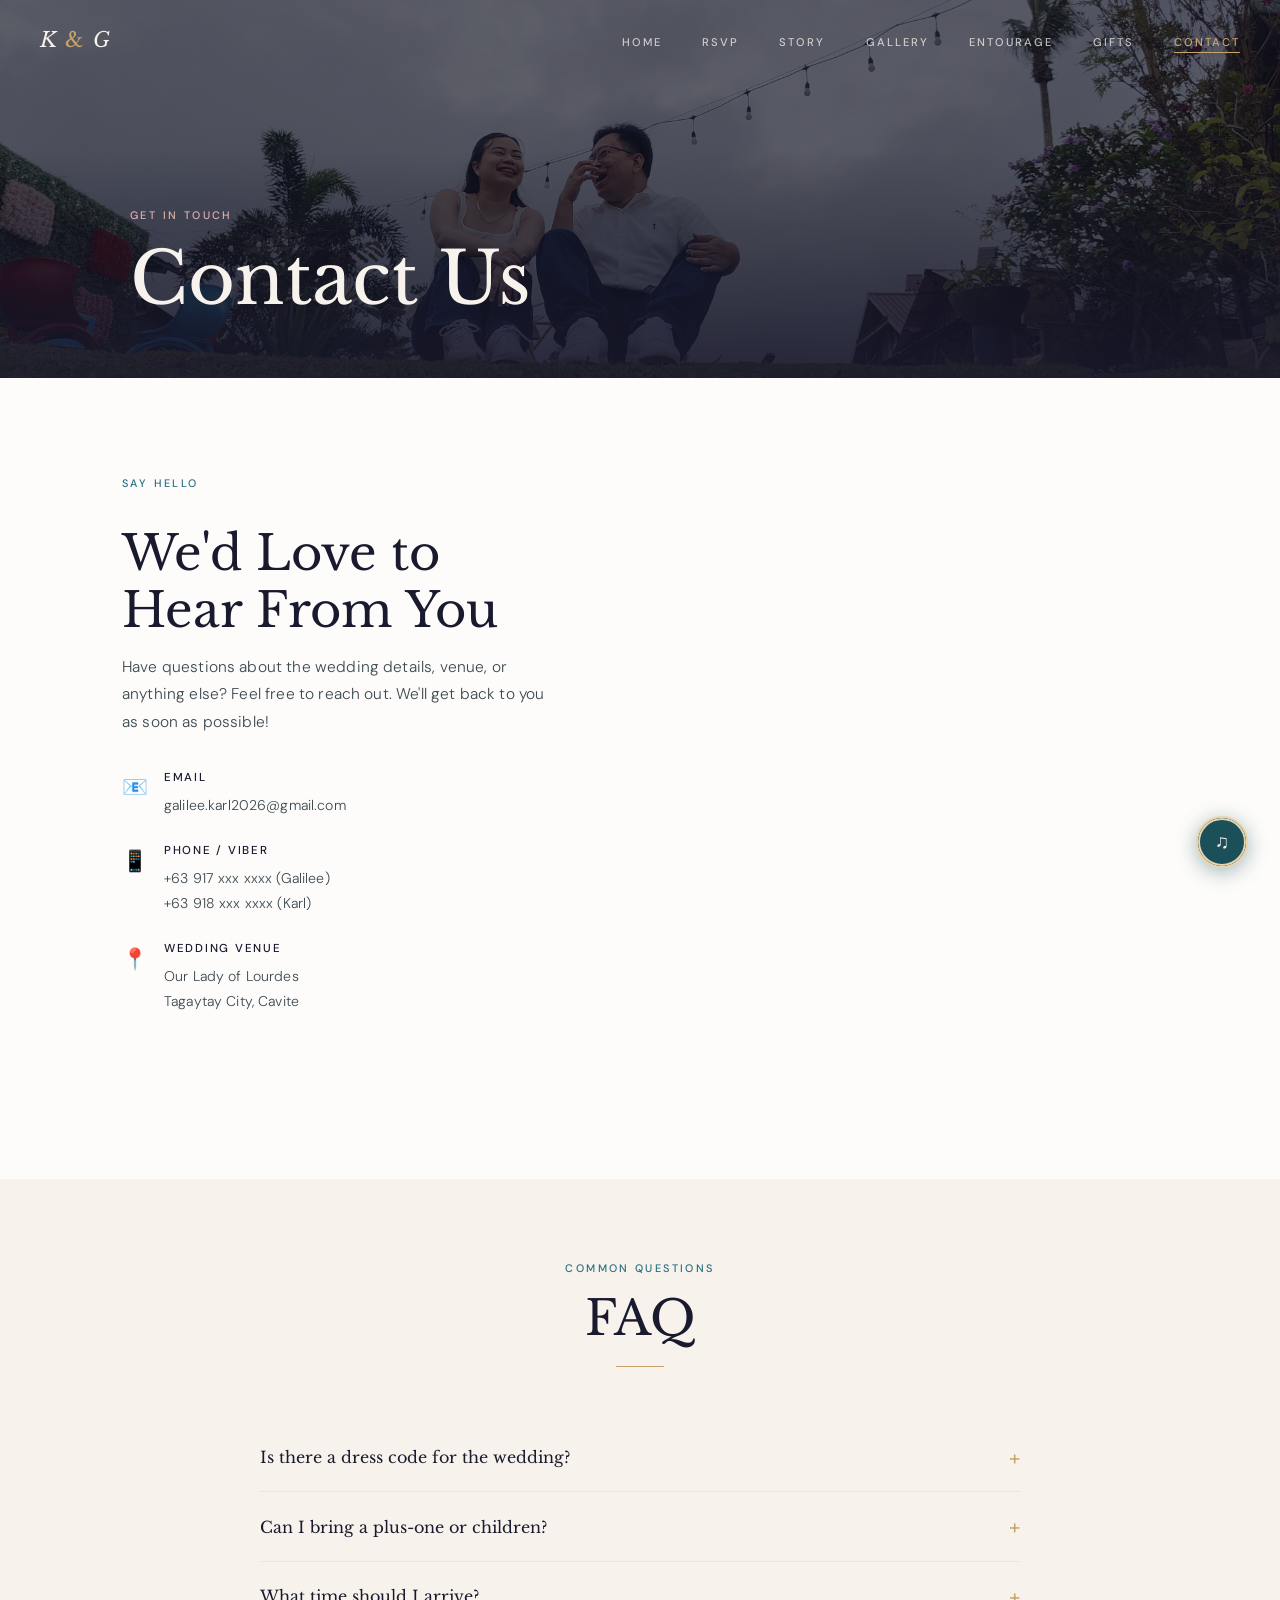
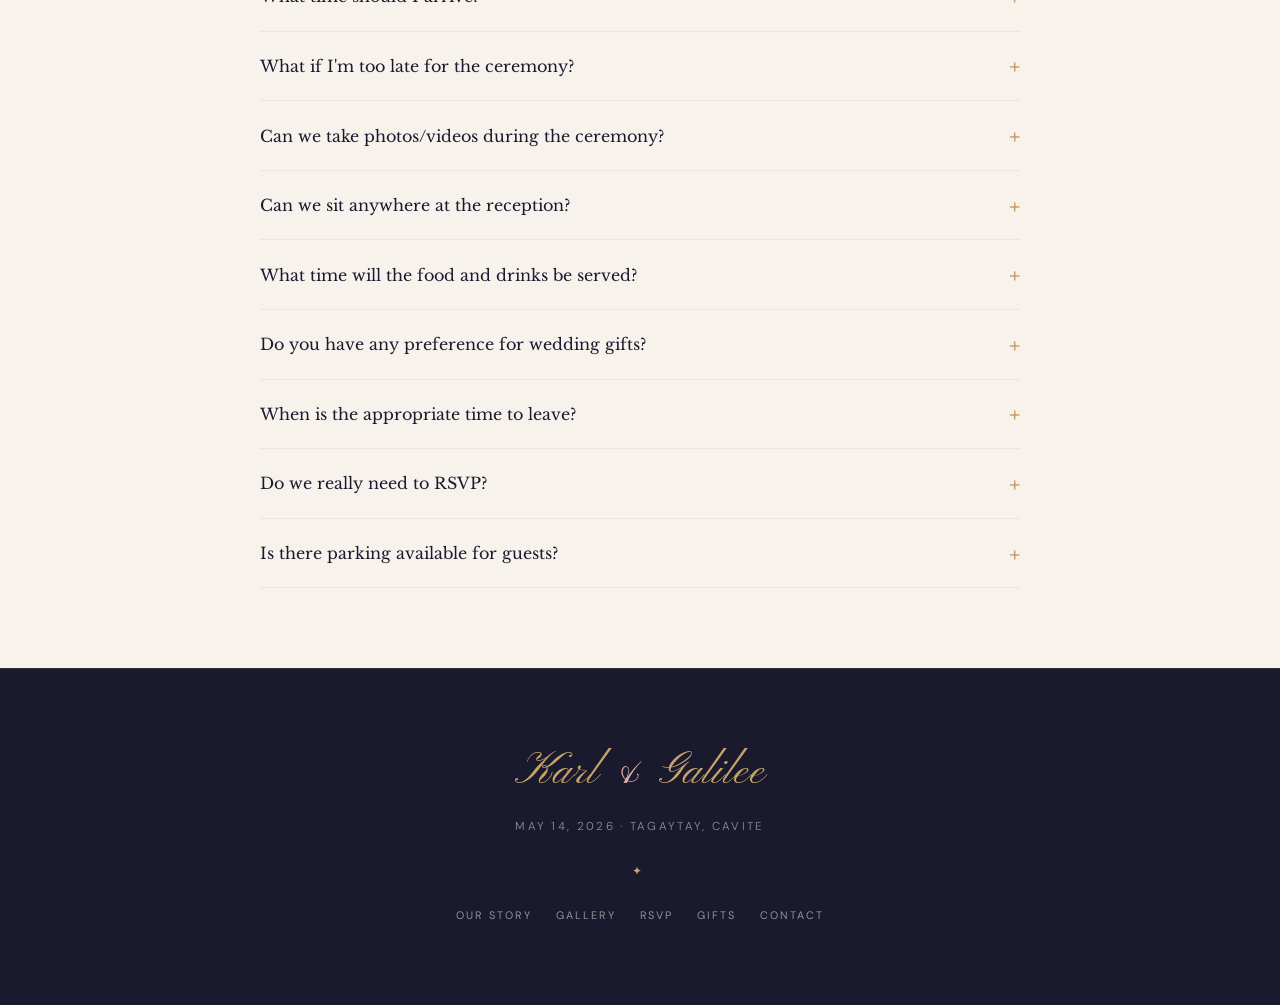
==== commit 38376fb3: "touchups>" ====
--- a/contact.html
+++ b/contact.html
@@ -26,9 +26,10 @@
     </button>
     <ul class="nav-links" id="navLinks">
       <li><a href="index.html">Home</a></li>
+      <li><a href="rsvp.html">RSVP</a></li>
       <li><a href="story.html">Story</a></li>
       <li><a href="gallery.html">Gallery</a></li>
-      <li><a href="rsvp.html">RSVP</a></li>
+      <li><a href="entourage.html">Entourage</a></li>
       <li><a href="gifts.html">Gifts</a></li>
       <li><a href="contact.html" class="active">Contact</a></li>
     </ul>
@@ -200,7 +201,7 @@
         <a href="gifts.html">Gifts</a>
         <a href="contact.html">Contact</a>
       </div>
-      <p class="footer-copy">Made with love &hearts; for our special day</p>
+      <!--<p class="footer-copy">Made with love &hearts; for our special day</p>-->
     </div>
   </footer>
 
--- a/assets/css/styles.css
+++ b/assets/css/styles.css
@@ -311,6 +311,7 @@
   cursor: pointer;
   padding: 6px;
   z-index: 1001;
+  background-color: transparent;
 }
 .nav-toggle span {
   display: block;
@@ -909,6 +910,10 @@
 }
 .rsvp-cta-content .btn-primary::after { background: var(--gold-light); }
 
+.private-invitation h2{
+    color: var(--gold);
+}
+
 /* ============================================================
    STORY PAGE — TIMELINE
    ============================================================ */
@@ -1498,6 +1503,500 @@
   letter-spacing: 0.05em;
 }
 
+
+/* ============================================================
+   ENTOURAGE PAGE
+   ============================================================ */
+.entourage-section {
+  padding: 5rem 0 4rem;
+  background: var(--white);
+}
+
+.entourage-block {
+  margin-bottom: 0;
+}
+
+.entourage-label {
+  text-align: center;
+  margin-bottom: 3rem;
+}
+
+.entourage-icon {
+  font-size: 1.8rem;
+  display: block;
+  margin-bottom: 0.75rem;
+}
+
+.entourage-divider {
+  text-align: center;
+  color: var(--gold);
+  font-size: 1.2rem;
+  padding: 3.5rem 0;
+  opacity: 0.6;
+}
+
+/* Parents */
+.parents-grid {
+  display: flex;
+  align-items: center;
+  justify-content: center;
+  gap: 3rem;
+  flex-wrap: wrap;
+}
+
+.parent-group {
+  text-align: center;
+}
+
+.parent-tag {
+  font-family: 'DM Sans', sans-serif;
+  font-size: 0.65rem;
+  letter-spacing: 0.22em;
+  text-transform: uppercase;
+  color: var(--teal-mid);
+  margin-bottom: 1rem;
+  font-weight: 500;
+}
+
+.parent-name {
+  font-family: 'Libre Baskerville', serif;
+  font-size: 1.15rem;
+  color: var(--text-dark);
+  margin-bottom: 0.4rem;
+  font-weight: 400;
+}
+
+.deceased {
+  color: var(--rose);
+  font-size: 0.9rem;
+}
+
+.parent-divider {
+  color: var(--gold);
+  font-size: 1.4rem;
+  opacity: 0.5;
+}
+
+/* Principal Sponsors */
+.sponsors-columns {
+  display: grid;
+  grid-template-columns: 1fr 1px 1fr;
+  gap: 0 3rem;
+  max-width: 700px;
+  margin: 0 auto;
+}
+
+.sponsor-col-divider {
+  background: var(--ivory-dark);
+  width: 1px;
+}
+
+.sponsor-col-label {
+  font-family: 'DM Sans', sans-serif;
+  font-size: 0.65rem;
+  letter-spacing: 0.22em;
+  text-transform: uppercase;
+  color: var(--teal-mid);
+  font-weight: 500;
+  text-align: center;
+  margin-bottom: 1.5rem;
+}
+
+.sponsor-list {
+  list-style: none;
+  display: flex;
+  flex-direction: column;
+  gap: 0.6rem;
+}
+
+.sponsor-list li {
+  text-align: center;
+  font-family: 'Libre Baskerville', serif;
+  font-size: 0.96rem;
+  color: var(--text-mid);
+  font-weight: 400;
+  line-height: 1.5;
+}
+
+/* Secondary Sponsors */
+.secondary-grid {
+  display: grid;
+  grid-template-columns: repeat(auto-fit, minmax(200px, 1fr));
+  gap: 1.5rem;
+  max-width: 900px;
+  margin: 0 auto;
+}
+
+.secondary-card {
+  background: var(--ivory);
+  border: 1px solid var(--ivory-dark);
+  padding: 2rem 1.5rem;
+  text-align: center;
+  transition: var(--trans);
+}
+
+.secondary-card:hover {
+  box-shadow: var(--shadow-md);
+  transform: translateY(-4px);
+}
+
+.secondary-role-symbol {
+  font-size: 1.6rem;
+  margin-bottom: 0.5rem;
+  display: block;
+}
+
+.secondary-role {
+  font-family: 'DM Sans', sans-serif;
+  font-size: 0.62rem;
+  letter-spacing: 0.2em;
+  text-transform: uppercase;
+  color: var(--teal-mid);
+  font-weight: 500;
+  margin-bottom: 0.75rem;
+}
+
+.secondary-name {
+  font-family: 'Libre Baskerville', serif;
+  font-size: 0.98rem;
+  color: var(--text-dark);
+  font-weight: 400;
+  margin-bottom: 0.2rem;
+}
+
+/* Bridal Party */
+.bridal-grid {
+  display: grid;
+  grid-template-columns: 1fr 1px 1fr;
+  gap: 0 3rem;
+  max-width: 700px;
+  margin: 0 auto;
+}
+
+.bridal-divider {
+  background: var(--ivory-dark);
+}
+
+.bridal-side-title {
+  font-family: 'DM Sans', sans-serif;
+  font-size: 0.65rem;
+  letter-spacing: 0.22em;
+  text-transform: uppercase;
+  color: var(--teal-mid);
+  font-weight: 500;
+  text-align: center;
+  margin-bottom: 1.5rem;
+}
+
+.bridal-list {
+  list-style: none;
+  display: flex;
+  flex-direction: column;
+  gap: 0.6rem;
+}
+
+.bridal-list li {
+  text-align: center;
+  font-family: 'Libre Baskerville', serif;
+  font-size: 0.96rem;
+  color: var(--text-mid);
+}
+
+/* Bearers */
+.bearers-grid {
+  display: flex;
+  flex-wrap: wrap;
+  gap: 1.5rem;
+  justify-content: center;
+  max-width: 900px;
+  margin: 0 auto;
+}
+
+.bearer-card {
+  flex: 0 1 180px;
+  background: var(--ivory);
+  border: 1px solid var(--ivory-dark);
+  padding: 2rem 1.2rem;
+  text-align: center;
+  transition: var(--trans);
+}
+
+.bearer-card:hover {
+  box-shadow: var(--shadow-md);
+  transform: translateY(-4px);
+}
+
+.bearer-emoji {
+  font-size: 2rem;
+  display: block;
+  margin-bottom: 0.75rem;
+}
+
+.bearer-role {
+  font-family: 'Libre Baskerville', serif;
+  font-size: 0.9rem;
+  color: var(--text-dark);
+  font-weight: 700;
+  margin-bottom: 0.3rem;
+}
+
+.bearer-desc {
+  font-size: 0.7rem;
+  color: var(--text-muted);
+  font-style: italic;
+  margin-bottom: 0.75rem;
+  line-height: 1.4;
+}
+
+.bearer-name {
+  font-family: 'DM Sans', sans-serif;
+  font-size: 0.85rem;
+  color: var(--teal-mid);
+  font-weight: 500;
+}
+
+/* Flower Girls */
+.flower-girls-wrap {
+  display: flex;
+  gap: 3rem;
+  justify-content: center;
+  flex-wrap: wrap;
+}
+
+.flower-girl {
+  text-align: center;
+}
+
+.flower-girl-icon {
+  font-size: 2.5rem;
+  display: block;
+  margin-bottom: 0.75rem;
+}
+
+.flower-girl-name {
+  font-family: 'Libre Baskerville', serif;
+  font-size: 1.1rem;
+  color: var(--text-dark);
+}
+
+/* Closing quote */
+.entourage-closing {
+  text-align: center;
+  padding: 4rem 2rem 2rem;
+  max-width: 600px;
+  margin: 0 auto;
+}
+
+.entourage-closing-quote {
+  font-family: 'Pinyon Script', cursive;
+  font-size: clamp(1.4rem, 3vw, 2rem);
+  color: var(--gold);
+  line-height: 1.6;
+}
+
+/* ============================================================
+   DRESS CODE PAGE
+   ============================================================ */
+.dresscode-intro {
+  padding: 5rem 0 2rem;
+  background: var(--ivory);
+}
+
+.dresscode-section {
+  padding: 4rem 0;
+  background: var(--white);
+}
+
+.dresscode-heading {
+  text-align: center;
+  margin-bottom: 3rem;
+}
+
+.dresscode-badge {
+  display: inline-block;
+  padding: 0.45rem 1.6rem;
+  background: var(--teal);
+  color: var(--ivory);
+  font-family: 'DM Sans', sans-serif;
+  font-size: 0.68rem;
+  font-weight: 500;
+  letter-spacing: 0.2em;
+  text-transform: uppercase;
+  margin-bottom: 0.75rem;
+}
+
+.dresscode-badge--soft {
+  background: var(--rose);
+}
+
+.dresscode-tagline {
+  color: var(--text-muted);
+  font-size: 0.9rem;
+  font-style: italic;
+}
+
+.dresscode-panels {
+  display: grid;
+  grid-template-columns: 1fr 1fr;
+  gap: 2rem;
+  max-width: 780px;
+  margin: 0 auto;
+}
+
+.dresscode-panel {
+  border: 1px solid var(--ivory-dark);
+  overflow: hidden;
+  transition: var(--trans);
+}
+
+.dresscode-img {
+  display: flex;
+  align-items: center;
+  justify-content: center;
+}
+
+.dresscode-panel:hover {
+  box-shadow: var(--shadow-md);
+  transform: translateY(-5px);
+}
+
+.dresscode-panel-top {
+  background: var(--teal);
+  padding: 1.8rem 1.5rem;
+  display: flex;
+  align-items: center;
+  justify-content: center;
+}
+
+.dresscode-panel-top--soft {
+  background: var(--rose);
+}
+
+.dresscode-palette-strip {
+  display: flex;
+  gap: 0.6rem;
+  align-items: center;
+}
+
+.dc-swatch {
+  width: 44px;
+  height: 44px;
+  border-radius: 50%;
+  border: 3px solid rgba(255,255,255,0.3);
+  transition: transform 0.2s;
+}
+
+.dc-swatch:hover {
+  transform: scale(1.12);
+}
+
+.dresscode-panel-body {
+  padding: 2rem 1.8rem;
+  text-align: center;
+  background: var(--white);
+}
+
+.dc-gender-icon {
+  font-size: 2rem;
+  display: block;
+  margin-bottom: 0.75rem;
+}
+
+.dresscode-panel-body h3 {
+  font-size: 1.3rem;
+  margin-bottom: 0.5rem;
+  color: var(--text-dark);
+}
+
+.dc-palette-names {
+  font-size: 0.72rem;
+  letter-spacing: 0.12em;
+  text-transform: uppercase;
+  color: var(--text-muted);
+  margin-bottom: 1rem;
+  font-family: 'DM Sans', sans-serif;
+  font-weight: 500;
+}
+
+.dc-attire-pill {
+  display: inline-block;
+  padding: 0.35rem 1.2rem;
+  background: var(--teal);
+  color: var(--ivory);
+  font-family: 'DM Sans', sans-serif;
+  font-size: 0.7rem;
+  font-weight: 500;
+  letter-spacing: 0.15em;
+  text-transform: uppercase;
+  margin-bottom: 1rem;
+}
+
+.dc-attire-pill--soft {
+  background: var(--rose);
+}
+
+.dc-note {
+  font-size: 0.84rem;
+  color: var(--text-muted);
+  line-height: 1.6;
+  font-style: italic;
+}
+
+/* Divider strip between sections */
+.dresscode-divider-strip {
+  text-align: center;
+  padding: 1.5rem 0;
+  color: var(--gold);
+  font-size: 1.3rem;
+  opacity: 0.5;
+  background: var(--ivory-dark);
+}
+
+/* Reminder */
+.dresscode-reminder {
+  padding: 2.5rem 0;
+  background: var(--ivory);
+}
+
+.dresscode-reminder-inner {
+  display: flex;
+  align-items: center;
+  justify-content: center;
+  gap: 1rem;
+  max-width: 600px;
+  margin: 0 auto;
+  text-align: center;
+  flex-wrap: wrap;
+}
+
+.dresscode-reminder-icon {
+  font-size: 1.5rem;
+  flex-shrink: 0;
+}
+
+.dresscode-reminder-inner p {
+  font-size: 0.9rem;
+  color: var(--text-mid);
+}
+
+.dresscode-reminder-inner strong {
+  color: var(--text-dark);
+  font-weight: 600;
+}
+
+/* Responsive */
+@media (max-width: 640px) {
+  .sponsors-columns { grid-template-columns: 1fr; }
+  .sponsor-col-divider { display: none; }
+  .bridal-grid { grid-template-columns: 1fr; }
+  .bridal-divider { display: none; }
+  .parents-grid { flex-direction: column; gap: 2rem; }
+  .parent-divider { display: none; }
+  .dresscode-panels { grid-template-columns: 1fr; }
+  .secondary-grid { grid-template-columns: repeat(auto-fit, minmax(160px, 1fr)); }
+}
+
+
 /* ============================================================
    RESPONSIVE
    ============================================================ */
